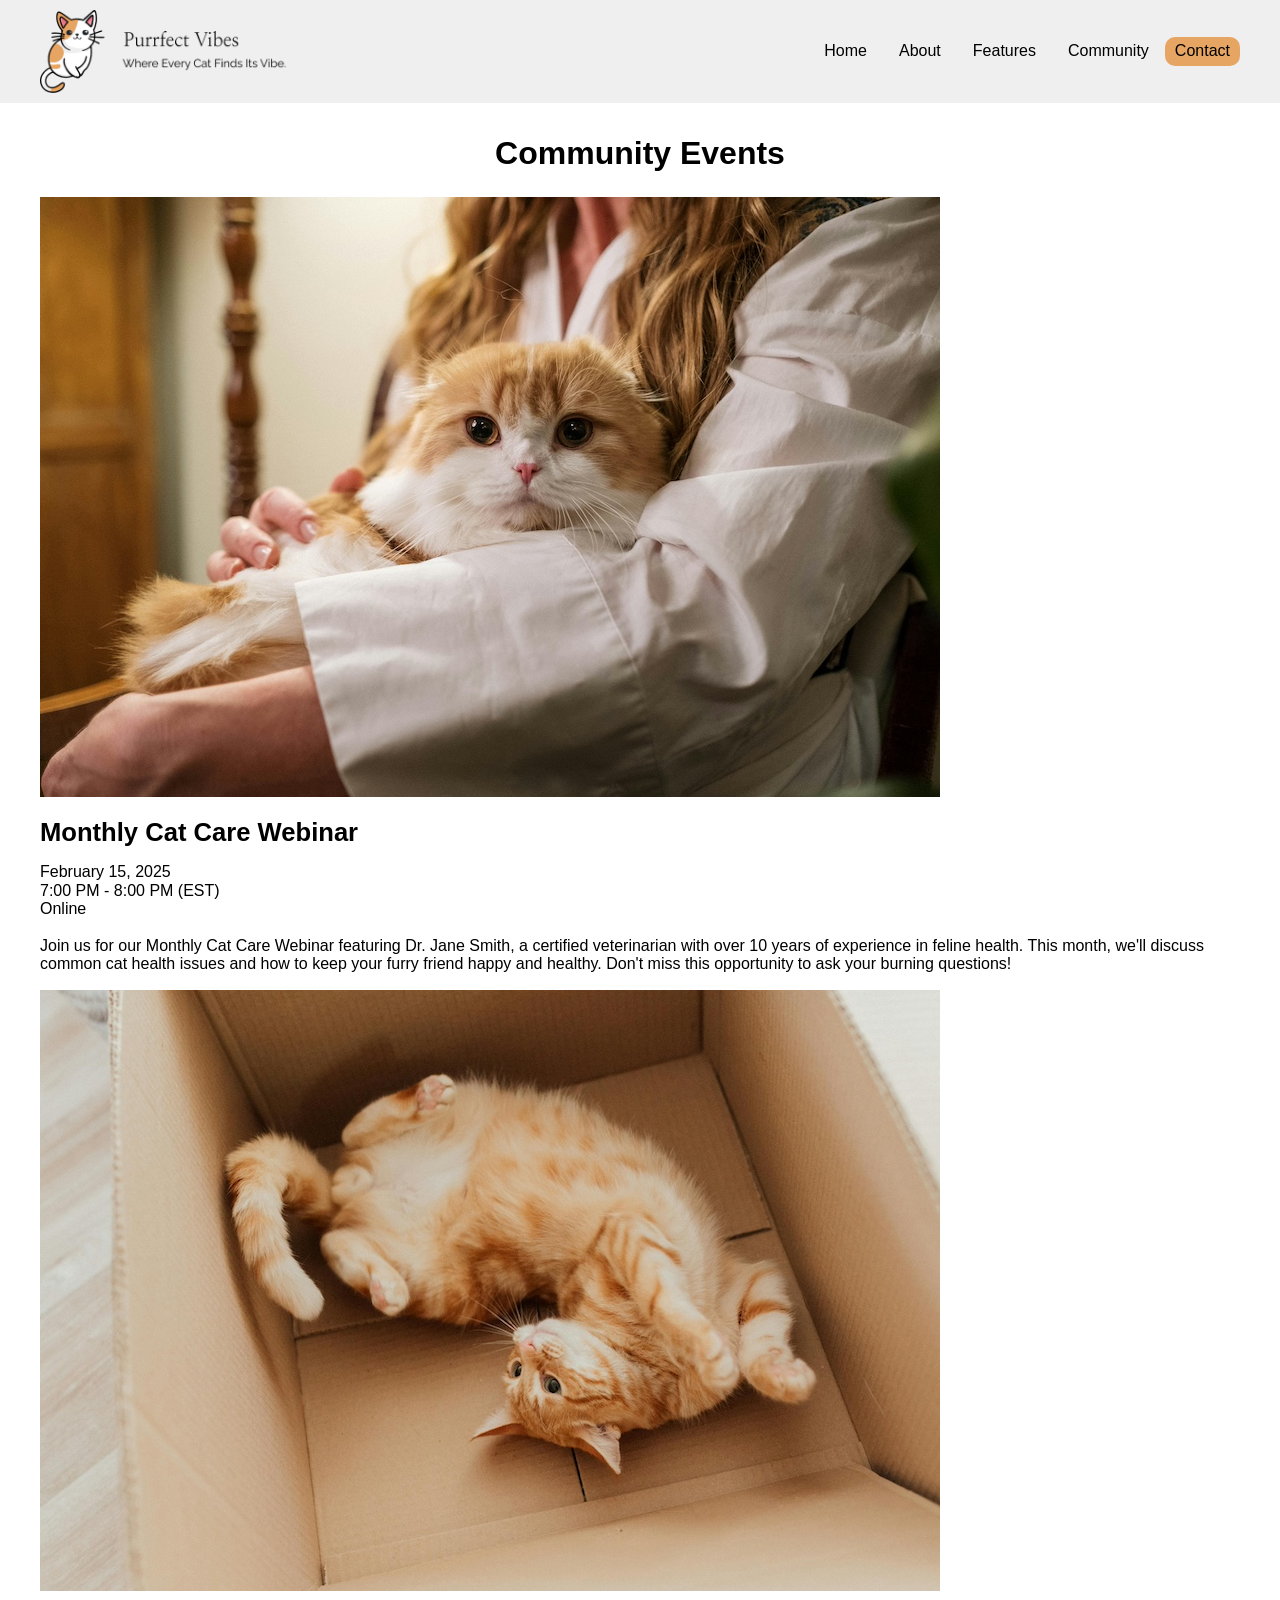
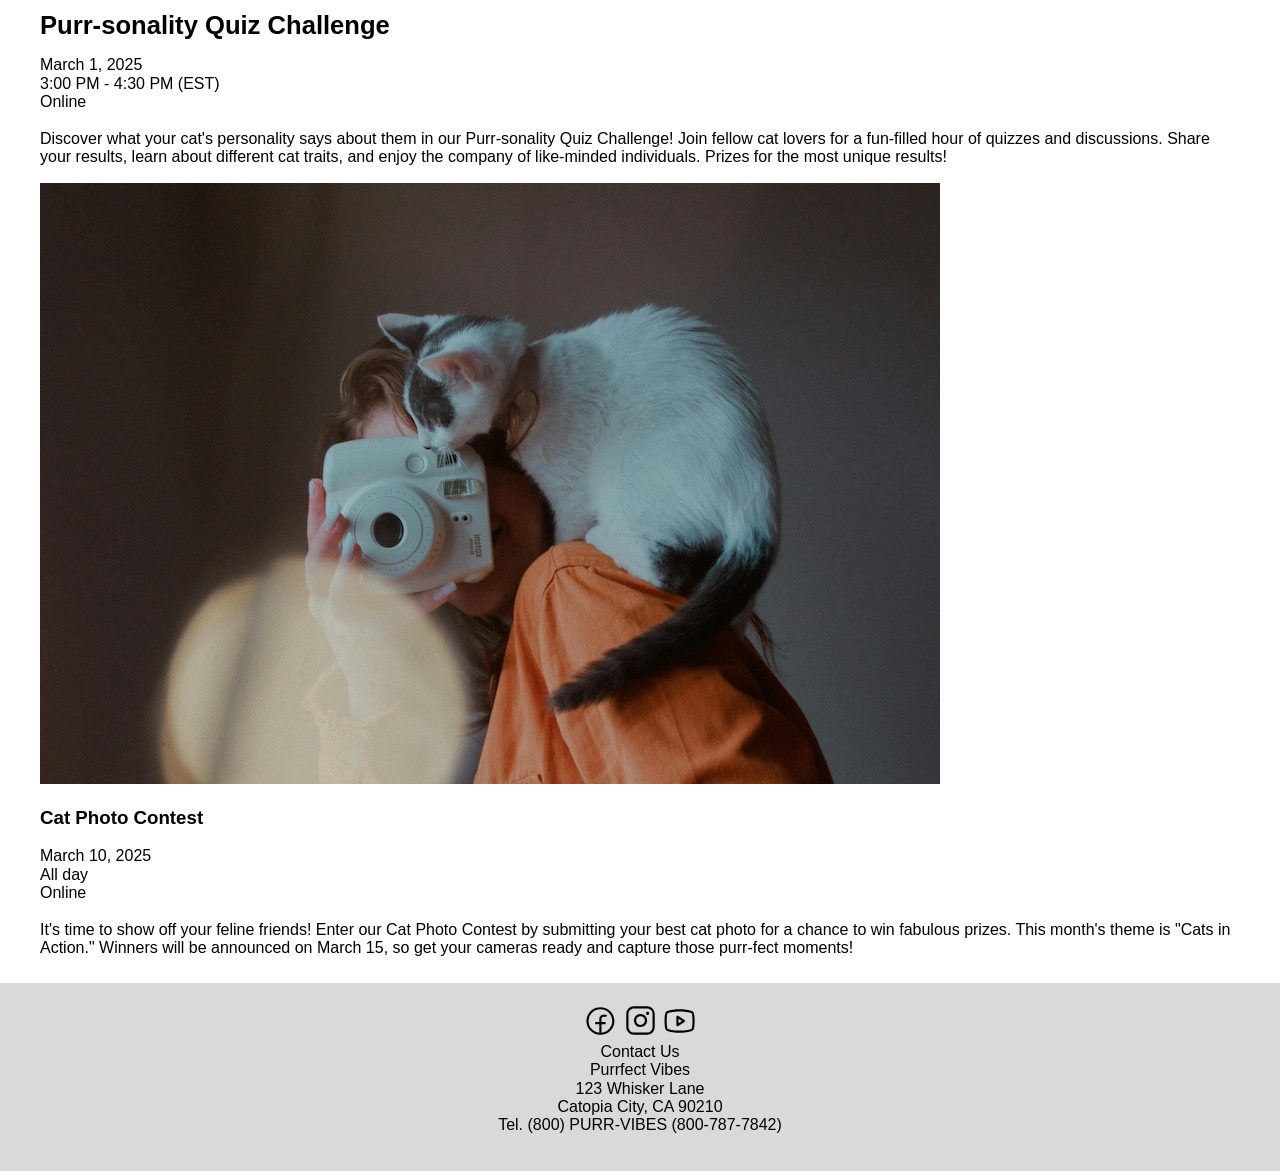
==== beginning/part2/community.html @ 10fd2d4d "files" ====
<!doctype html>
<html lang="en">
<head>
	<meta charset="utf-8">
	<title>Purrfect Vibes Community Events</title>
    <link rel="stylesheet" href="css/normalize.css">
    <link rel="stylesheet" href="css/styles.css">
</head>

<body>
    <header>
        <div class="container">
            <img src="images/logo.png" alt="logo">
            <nav class="nav1">
                <ul>
                    <li><a href="#">Home</a></li>
                    <li><a href="#">About</a></li>
                    <li><a href="#">Features</a></li>
                    <li><a href="#">Community</a></li>
                </ul>
            </nav>
            <a href="#" class="button">Contact</a>
        </div>
    </header>
<h1>Community Events</h1>
<section class="community container">
    <div class="event-block featured">
        <img src="images/event-cat-care.jpg" alt="cat care">
        <h2>Monthly Cat Care Webinar</h2>
        <p><span>February 15, 2025</span><br>
            <span>7:00 PM - 8:00 PM (EST)<br>
            Online</span><br><br>
            Join us for our Monthly Cat Care Webinar featuring Dr. Jane Smith, a certified veterinarian with over 10 years of experience in feline health. This month, we'll discuss common cat health issues and how to keep your furry friend happy and healthy. Don't miss this opportunity to ask your burning questions!</p>
    </div>
    <div class="event-block">
        <img src="images/event-cat-quiz.jpg" alt="cat quizzes">
        <h2>Purr-sonality Quiz Challenge</h2>
        <p><span>March 1, 2025</span><br>
            <span>3:00 PM - 4:30 PM (EST)<br>
            Online</span><br><br>
            Discover what your cat's personality says about them in our Purr-sonality Quiz Challenge! Join fellow cat lovers for a fun-filled hour of quizzes and discussions. Share your results, learn about different cat traits, and enjoy the company of like-minded individuals. Prizes for the most unique results!</p>
    </div>
    <div class="event-block">
        <img src="images/event-cat-photo.jpg" alt="cat community">
        <h3>Cat Photo Contest</h3>
        <p><span>March 10, 2025</span><br>
            <span>All day<br>
            Online</span><br><br>
            It's time to show off your feline friends! Enter our Cat Photo Contest by submitting your best cat photo for a chance to win fabulous prizes. This month's theme is "Cats in Action." Winners will be announced on March 15, so get your cameras ready and capture those purr-fect moments!</p>
    </div>
</section>
<footer>
    <div>
        <a href="#"><img src="images/facebook.svg" alt="Facebook"></a>
        <a href="#"><img src="images/instagram.svg" alt="Instagram"></a>
        <a href="#"><img src="images/youtube.svg" alt="Youtube"></a>
    </div>
    <p>
        Contact Us<br>
        Purrfect Vibes<br>
        123 Whisker Lane<br>
        Catopia City, CA 90210<br>
        Tel. (800) PURR-VIBES (800-787-7842)<br>
    </p>
</footer>
</body>
</html>
---- beginning/part2/css/styles.css ----
body {
    font-size: 16px;
    font-family: Arial, Helvetica, sans-serif;
    margin: 0;
}
h1 {
    font-size: 2em;
    font-weight: bold;
    text-align: center;
    margin: 1rem 0;
}
h2 {
    font-size: 1.6em;
    margin: 1rem 0;
}
p {
    margin: 0 0 1rem 0;
}
.container {
    max-width: 1200px;
    margin: auto;
    padding: 10px;
}
a {
    color: #e6a563;
}
header {
    background-color: #efefef;
    position: sticky;
    top: 0;
}
header a {
    text-decoration: none;
    color: #000
}
header a:hover {
    color: #e6a563;
}
header .container {
    padding: 10px;
    margin-bottom: 2em;
    display: flex;
    align-items: center;
    justify-content: flex-end;
}
header img {
    width: 250px;
    margin-right: auto;

}
header ul {
    list-style-type: none;
    display: flex;
    align-items: center;
}
.button {
    background-color: #e6a563;
    border-radius: 10px;
    padding: 5px 10px;
}
.button:hover {
    background-color: #fff;
}
nav li {
    margin: 0 1em;
}
footer {
    text-align: center;
    background-color: #D9D9D9;
    padding: 20px;
}
footer img {
    width: 35px;
}
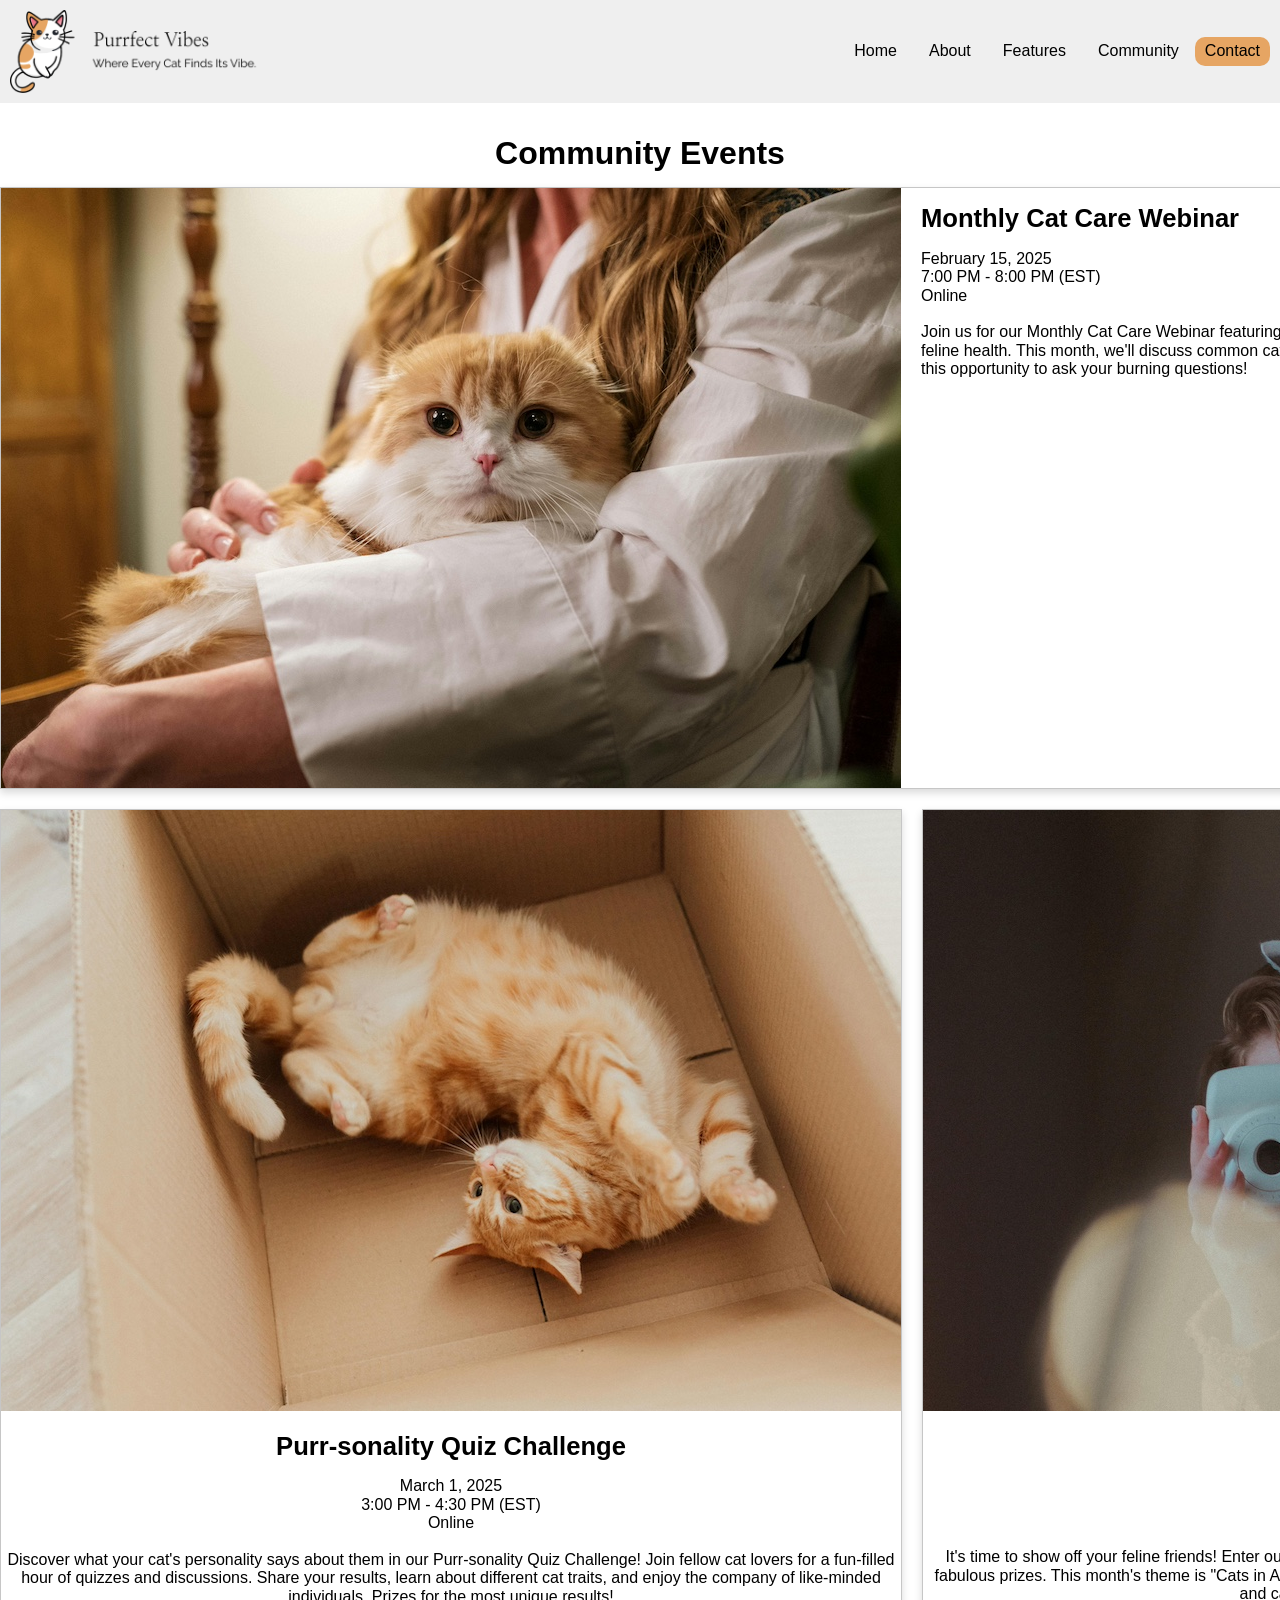
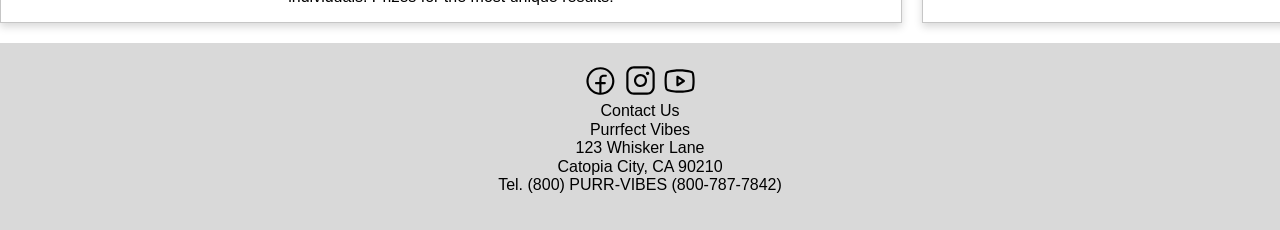
==== commit c70f1156: "updated code" ====
--- a/beginning/part2/community.html
+++ b/beginning/part2/community.html
@@ -23,30 +23,36 @@
         </div>
     </header>
 <h1>Community Events</h1>
-<section class="community container">
-    <div class="event-block featured">
+<section class="community-grid">
+    <div class="webinar">
         <img src="images/event-cat-care.jpg" alt="cat care">
-        <h2>Monthly Cat Care Webinar</h2>
-        <p><span>February 15, 2025</span><br>
+        <div class="webinar-text">
+            <h2>Monthly Cat Care Webinar</h2>
+            <p><span>February 15, 2025</span><br>
             <span>7:00 PM - 8:00 PM (EST)<br>
             Online</span><br><br>
             Join us for our Monthly Cat Care Webinar featuring Dr. Jane Smith, a certified veterinarian with over 10 years of experience in feline health. This month, we'll discuss common cat health issues and how to keep your furry friend happy and healthy. Don't miss this opportunity to ask your burning questions!</p>
+        </div> 
     </div>
-    <div class="event-block">
+    <div class="challenge">
         <img src="images/event-cat-quiz.jpg" alt="cat quizzes">
-        <h2>Purr-sonality Quiz Challenge</h2>
-        <p><span>March 1, 2025</span><br>
+        <div class="challenge-text">
+            <h2>Purr-sonality Quiz Challenge</h2>
+            <p><span>March 1, 2025</span><br>
             <span>3:00 PM - 4:30 PM (EST)<br>
             Online</span><br><br>
             Discover what your cat's personality says about them in our Purr-sonality Quiz Challenge! Join fellow cat lovers for a fun-filled hour of quizzes and discussions. Share your results, learn about different cat traits, and enjoy the company of like-minded individuals. Prizes for the most unique results!</p>
+        </div>
     </div>
-    <div class="event-block">
+    <div class="contest">
         <img src="images/event-cat-photo.jpg" alt="cat community">
-        <h3>Cat Photo Contest</h3>
-        <p><span>March 10, 2025</span><br>
+        <div class="context-text">
+            <h3>Cat Photo Contest</h3>
+            <p><span>March 10, 2025</span><br>
             <span>All day<br>
             Online</span><br><br>
             It's time to show off your feline friends! Enter our Cat Photo Contest by submitting your best cat photo for a chance to win fabulous prizes. This month's theme is "Cats in Action." Winners will be announced on March 15, so get your cameras ready and capture those purr-fect moments!</p>
+        </div>
     </div>
 </section>
 <footer>
--- a/beginning/part2/css/styles.css
+++ b/beginning/part2/css/styles.css
@@ -16,11 +16,7 @@
 p {
     margin: 0 0 1rem 0;
 }
-.container {
-    max-width: 1200px;
-    margin: auto;
-    padding: 10px;
-}
+
 a {
     color: #e6a563;
 }
@@ -53,6 +49,49 @@
     display: flex;
     align-items: center;
 }
+
+.container {
+    max-width: 100%;
+    margin: auto;
+    padding: 10px;
+}
+
+.community-grid {
+    display: grid;
+    grid-template-columns: 1fr 1fr 1fr;
+    grid-template-areas: 
+        "webinar webinar webinar"
+        "challenge contest .";
+    gap: 20px;
+    
+    margin-bottom: 20px;
+}
+
+.webinar {
+    grid-area: webinar;
+    display: flex;
+    gap: 20px;
+    border: 1px solid #c6c6c6;
+    box-shadow: 0 4px 8px rgba(0, 0, 0, 0.15);
+}
+
+.challenge {
+    grid-area: challenge;
+    gap: 20px;
+    border: 1px solid #c6c6c6;
+    box-shadow: 0 4px 8px rgba(0, 0, 0, 0.15);
+    text-align: center;
+
+}
+
+.contest {
+    grid-area: contest;
+    gap: 20px;
+    border: 1px solid #c6c6c6;
+    box-shadow: 0 4px 8px rgba(0, 0, 0, 0.15);
+    text-align: center;
+}
+
 .button {
     background-color: #e6a563;
     border-radius: 10px;
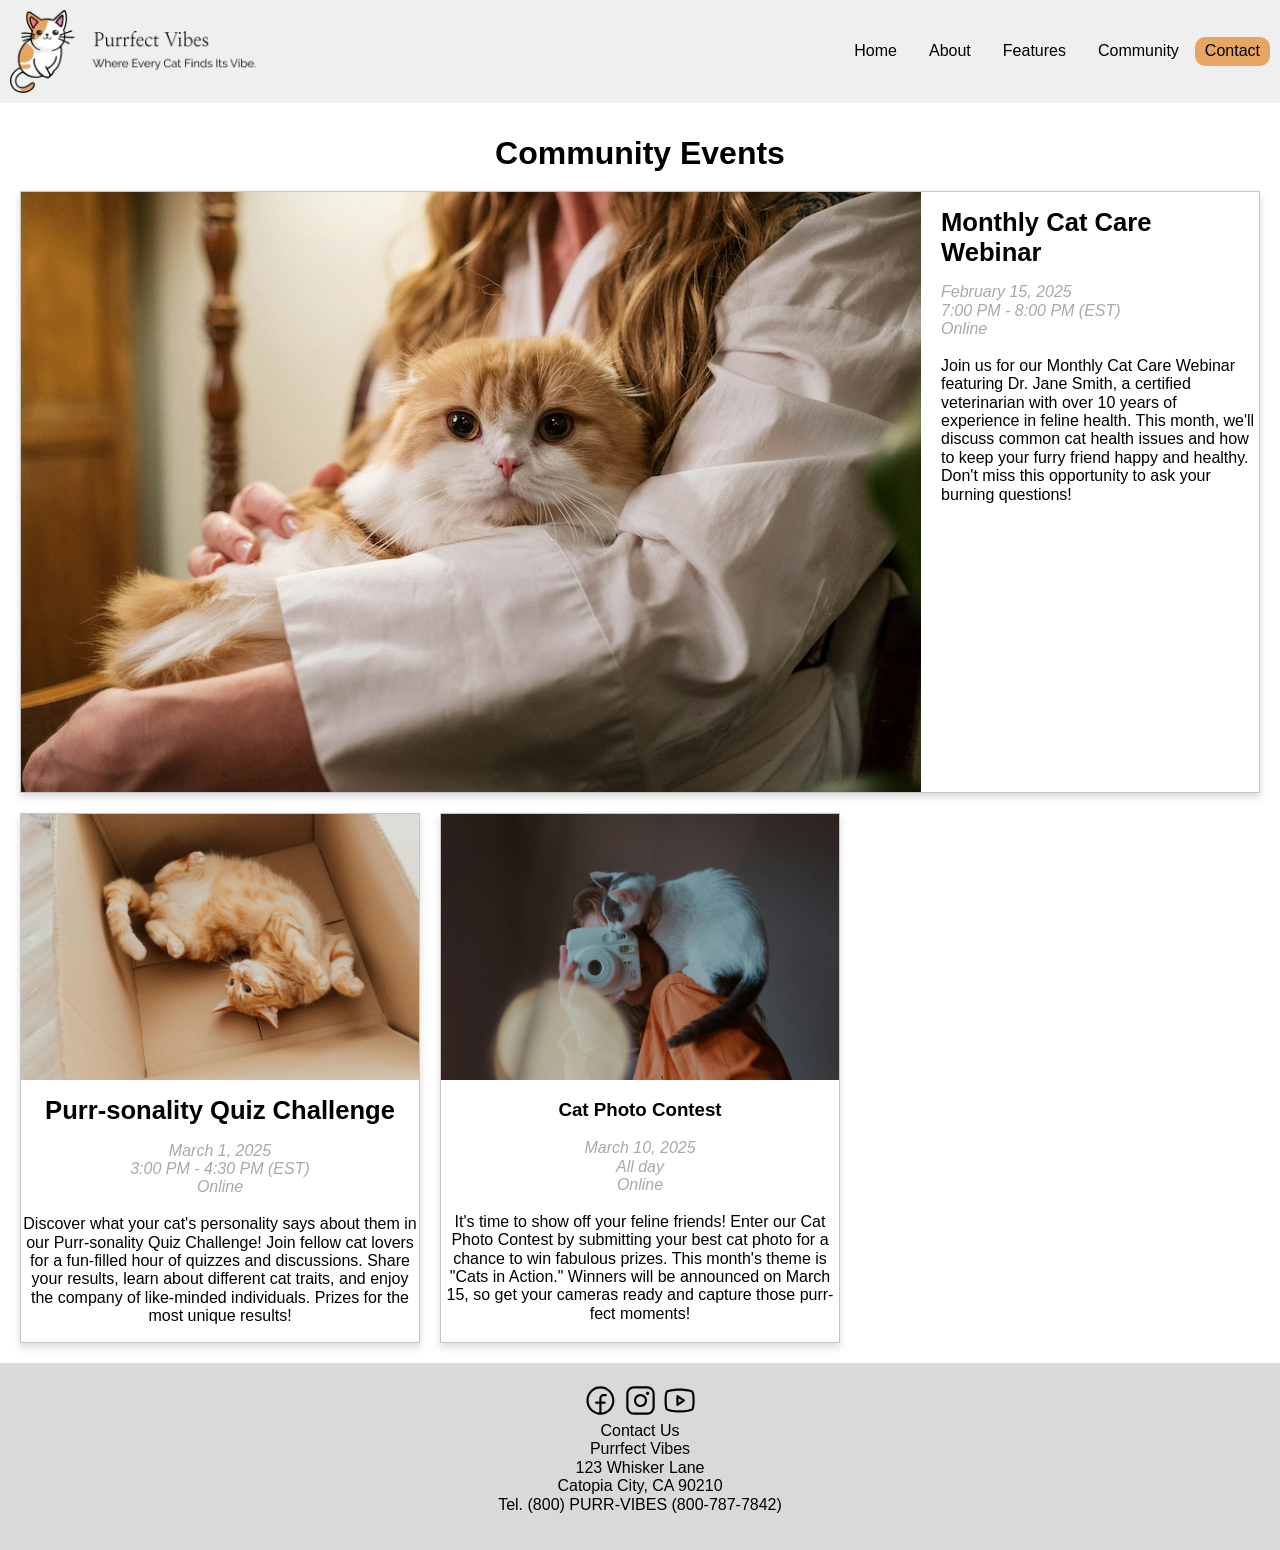
==== commit 925f177e: "code" ====
--- a/beginning/part2/community.html
+++ b/beginning/part2/community.html
@@ -28,8 +28,8 @@
         <img src="images/event-cat-care.jpg" alt="cat care">
         <div class="webinar-text">
             <h2>Monthly Cat Care Webinar</h2>
-            <p><span>February 15, 2025</span><br>
-            <span>7:00 PM - 8:00 PM (EST)<br>
+            <p><span class="date">February 15, 2025</span><br>
+            <span class="time">7:00 PM - 8:00 PM (EST)<br>
             Online</span><br><br>
             Join us for our Monthly Cat Care Webinar featuring Dr. Jane Smith, a certified veterinarian with over 10 years of experience in feline health. This month, we'll discuss common cat health issues and how to keep your furry friend happy and healthy. Don't miss this opportunity to ask your burning questions!</p>
         </div> 
@@ -38,8 +38,8 @@
         <img src="images/event-cat-quiz.jpg" alt="cat quizzes">
         <div class="challenge-text">
             <h2>Purr-sonality Quiz Challenge</h2>
-            <p><span>March 1, 2025</span><br>
-            <span>3:00 PM - 4:30 PM (EST)<br>
+            <p><span class="date">March 1, 2025</span><br>
+            <span class="time">3:00 PM - 4:30 PM (EST)<br>
             Online</span><br><br>
             Discover what your cat's personality says about them in our Purr-sonality Quiz Challenge! Join fellow cat lovers for a fun-filled hour of quizzes and discussions. Share your results, learn about different cat traits, and enjoy the company of like-minded individuals. Prizes for the most unique results!</p>
         </div>
@@ -48,8 +48,8 @@
         <img src="images/event-cat-photo.jpg" alt="cat community">
         <div class="context-text">
             <h3>Cat Photo Contest</h3>
-            <p><span>March 10, 2025</span><br>
-            <span>All day<br>
+            <p><span class="date">March 10, 2025</span><br>
+            <span class="time">All day<br>
             Online</span><br><br>
             It's time to show off your feline friends! Enter our Cat Photo Contest by submitting your best cat photo for a chance to win fabulous prizes. This month's theme is "Cats in Action." Winners will be announced on March 15, so get your cameras ready and capture those purr-fect moments!</p>
         </div>
--- a/beginning/part2/css/styles.css
+++ b/beginning/part2/css/styles.css
@@ -58,13 +58,20 @@
 
 .community-grid {
     display: grid;
-    grid-template-columns: 1fr 1fr 1fr;
+    grid-template-columns: repeat(3, minmax(0, 1fr));
+    grid-template-rows: auto auto;
     grid-template-areas: 
         "webinar webinar webinar"
         "challenge contest .";
     gap: 20px;
-    
-    margin-bottom: 20px;
+    margin: 20px 20px 20px 20px;
+
+}
+
+.community-grid img {
+    max-width: 100%;
+    height: auto;
+    display: block;
 }
 
 .webinar {
@@ -110,4 +117,9 @@
 }
 footer img {
     width: 35px;
+}
+
+.date, .time {
+    color: rgb(169, 169, 169);
+    font-style: italic;
 }
